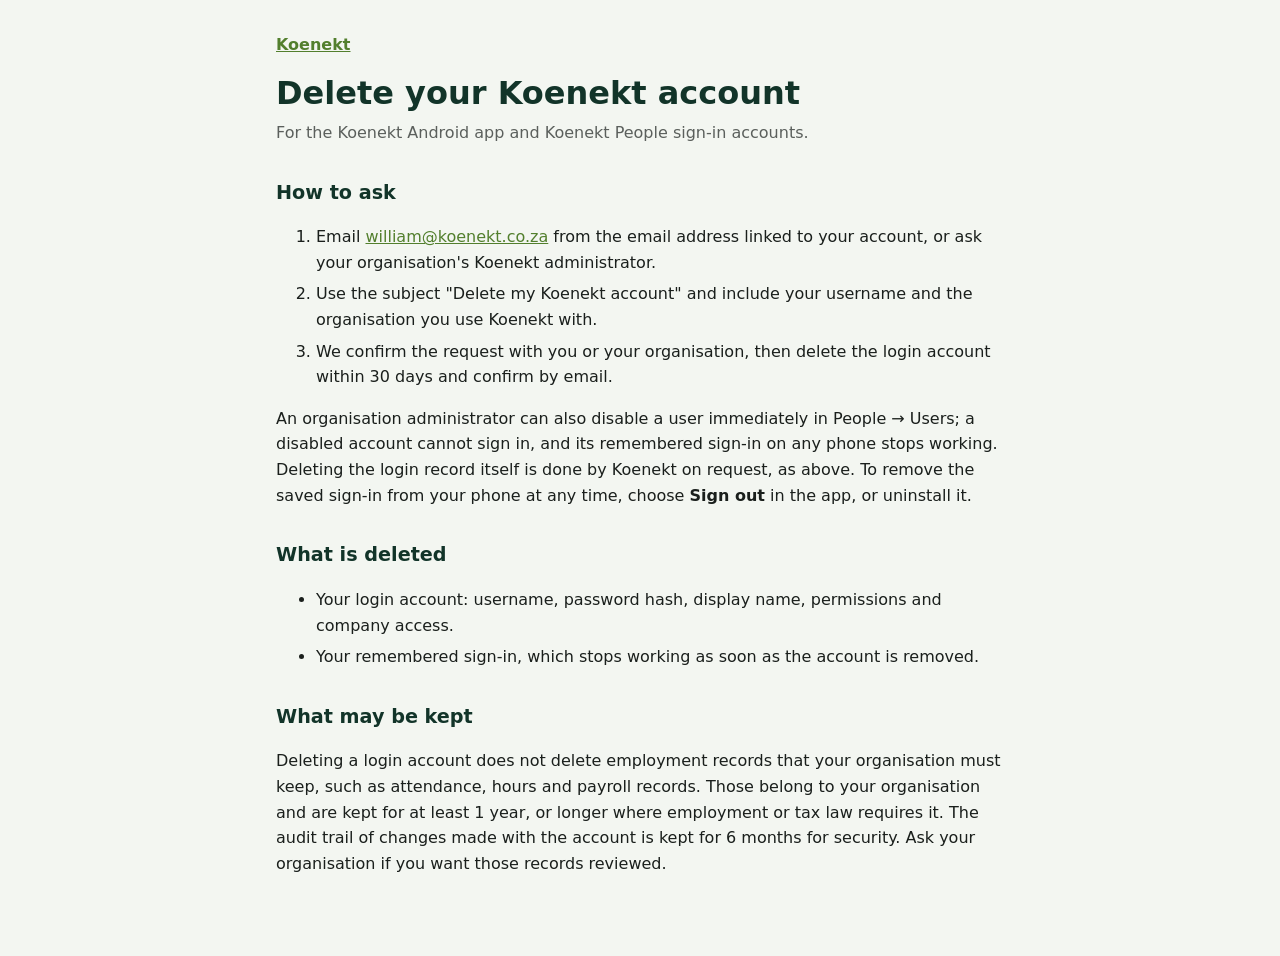
==== docs/delete-account.html @ f93d57be "Add privacy policy and account-deletion pages for GitHub Pages Co-Authored-By: Claude Opus 5.5 <nore" ====
<!doctype html>
<html lang="en">
<head>
<meta charset="utf-8">
<meta name="viewport" content="width=device-width, initial-scale=1">
<title>Delete Koenekt Account</title>
<link rel="stylesheet" href="site.css">
</head>
<body>
<main>
<p class="crumb"><a href="./">Koenekt</a></p>
<h1>Delete your Koenekt account</h1>
<p class="meta">For the Koenekt Android app and Koenekt People sign-in accounts.</p>

<h2>How to ask</h2>
<ol>
<li>Email <a href="mailto:william@koenekt.co.za">william@koenekt.co.za</a> from the email address linked to your account, or ask your organisation's Koenekt administrator.</li>
<li>Use the subject "Delete my Koenekt account" and include your username and the organisation you use Koenekt with.</li>
<li>We confirm the request with you or your organisation, then delete the login account within 30 days and confirm by email.</li>
</ol>
<p>An organisation administrator can also disable a user immediately in People → Users; a disabled
account cannot sign in, and its remembered sign-in on any phone stops working. Deleting the login
record itself is done by Koenekt on request, as above. To remove the saved sign-in from your phone
at any time, choose <strong>Sign out</strong> in the app, or uninstall it.</p>

<h2>What is deleted</h2>
<ul>
<li>Your login account: username, password hash, display name, permissions and company access.</li>
<li>Your remembered sign-in, which stops working as soon as the account is removed.</li>
</ul>

<h2>What may be kept</h2>
<p>Deleting a login account does not delete employment records that your organisation must keep,
such as attendance, hours and payroll records. Those belong to your organisation and are kept
for at least 1 year, or longer where employment or tax law requires it. The audit trail of
changes made with the account is kept for 6 months for security.
Ask your organisation if you want those records reviewed.</p>
</main>
</body>
</html>
---- docs/site.css ----
:root { --bg: #f3f6f1; --ink: #1a1f1c; --green: #123429; --accent: #527f2d; --line: #d5ddd2; --card: #fff; }
@media (prefers-color-scheme: dark) {
  :root { --bg: #101814; --ink: #e4ebe6; --green: #9fd47a; --accent: #9fd47a; --line: #2b3a31; --card: #17221c; }
}
* { box-sizing: border-box; }
body { margin: 0; background: var(--bg); color: var(--ink); font: 16px/1.6 system-ui, -apple-system, "Segoe UI", Roboto, sans-serif; }
main { max-width: 760px; margin: 0 auto; padding: 32px 16px 64px; }
h1 { color: var(--green); font-size: 2rem; line-height: 1.2; margin: 0 0 8px; }
h2 { color: var(--green); font-size: 1.2rem; margin: 32px 0 8px; }
a { color: var(--accent); }
.crumb { margin: 0 0 16px; font-weight: 600; }
.meta { color: color-mix(in srgb, var(--ink) 70%, transparent); margin-top: 0; }
table { width: 100%; border-collapse: collapse; background: var(--card); display: block; overflow-x: auto; }
th, td { text-align: left; vertical-align: top; padding: 10px 12px; border-bottom: 1px solid var(--line); }
th { color: var(--green); }
li { margin: 6px 0; }
.todo { background: #ffe58a; color: #3b2f00; padding: 0 4px; border-radius: 3px; font-weight: 600; }
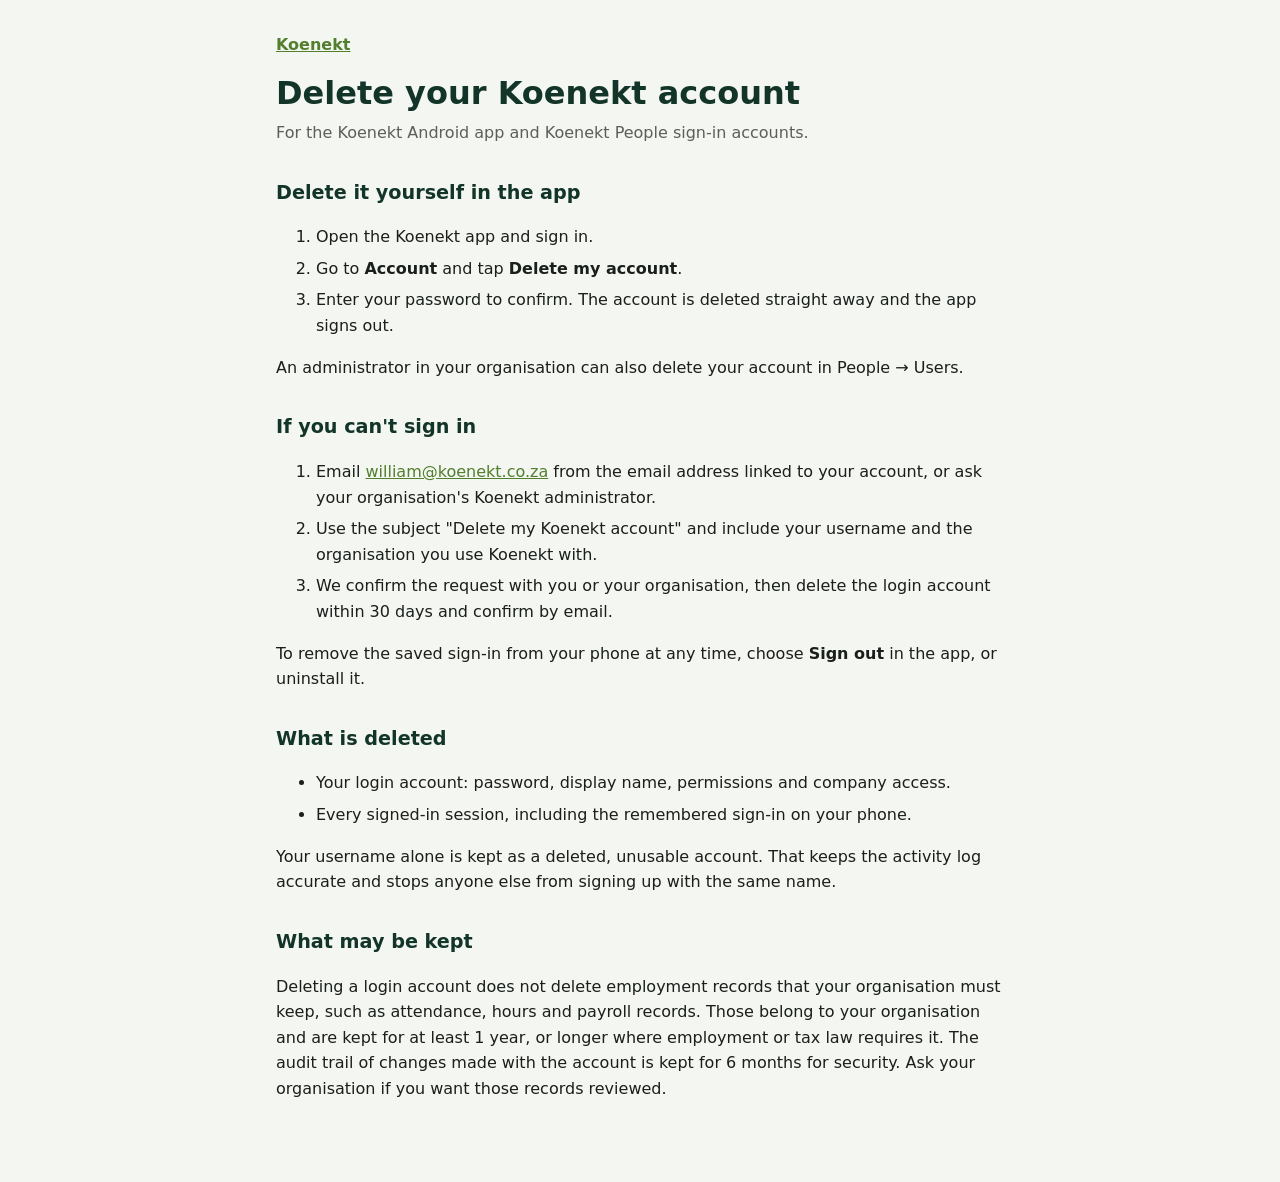
==== commit 7483de16: "1.6.0: change or delete your account, forced password change, delete leavers, clock passwords Ported" ====
--- a/docs/delete-account.html
+++ b/docs/delete-account.html
@@ -12,22 +12,30 @@
 <h1>Delete your Koenekt account</h1>
 <p class="meta">For the Koenekt Android app and Koenekt People sign-in accounts.</p>
 
-<h2>How to ask</h2>
+<h2>Delete it yourself in the app</h2>
+<ol>
+<li>Open the Koenekt app and sign in.</li>
+<li>Go to <strong>Account</strong> and tap <strong>Delete my account</strong>.</li>
+<li>Enter your password to confirm. The account is deleted straight away and the app signs out.</li>
+</ol>
+<p>An administrator in your organisation can also delete your account in People → Users.</p>
+
+<h2>If you can't sign in</h2>
 <ol>
 <li>Email <a href="mailto:william@koenekt.co.za">william@koenekt.co.za</a> from the email address linked to your account, or ask your organisation's Koenekt administrator.</li>
 <li>Use the subject "Delete my Koenekt account" and include your username and the organisation you use Koenekt with.</li>
 <li>We confirm the request with you or your organisation, then delete the login account within 30 days and confirm by email.</li>
 </ol>
-<p>An organisation administrator can also disable a user immediately in People → Users; a disabled
-account cannot sign in, and its remembered sign-in on any phone stops working. Deleting the login
-record itself is done by Koenekt on request, as above. To remove the saved sign-in from your phone
-at any time, choose <strong>Sign out</strong> in the app, or uninstall it.</p>
+<p>To remove the saved sign-in from your phone at any time, choose <strong>Sign out</strong> in the
+app, or uninstall it.</p>
 
 <h2>What is deleted</h2>
 <ul>
-<li>Your login account: username, password hash, display name, permissions and company access.</li>
-<li>Your remembered sign-in, which stops working as soon as the account is removed.</li>
+<li>Your login account: password, display name, permissions and company access.</li>
+<li>Every signed-in session, including the remembered sign-in on your phone.</li>
 </ul>
+<p>Your username alone is kept as a deleted, unusable account. That keeps the activity log
+accurate and stops anyone else from signing up with the same name.</p>
 
 <h2>What may be kept</h2>
 <p>Deleting a login account does not delete employment records that your organisation must keep,
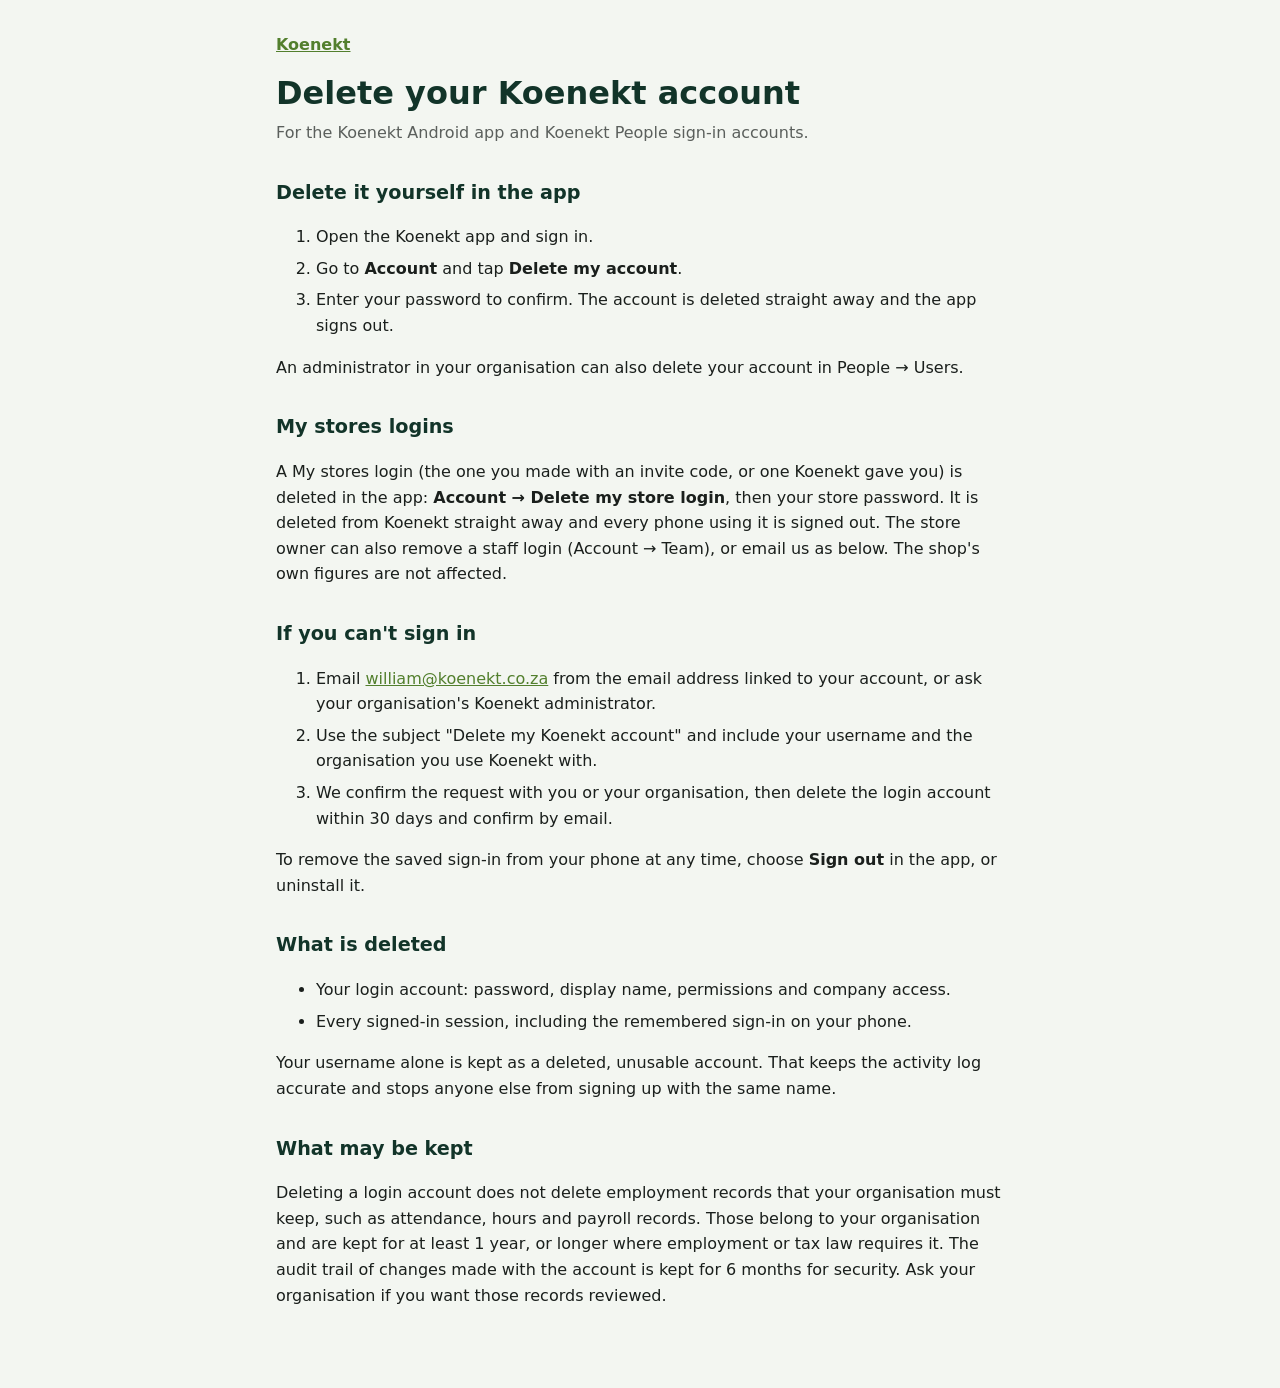
==== commit c58729a0: "1.9.0: join My stores with a QR code or a typed code Version 1.9.0 (15). People make their own My st" ====
--- a/docs/delete-account.html
+++ b/docs/delete-account.html
@@ -19,6 +19,12 @@
 <li>Enter your password to confirm. The account is deleted straight away and the app signs out.</li>
 </ol>
 <p>An administrator in your organisation can also delete your account in People → Users.</p>
+
+<h2>My stores logins</h2>
+<p>A My stores login (the one you made with an invite code, or one Koenekt gave you) is deleted in the
+app: <strong>Account → Delete my store login</strong>, then your store password. It is deleted from
+Koenekt straight away and every phone using it is signed out. The store owner can also remove a staff
+login (Account → Team), or email us as below. The shop's own figures are not affected.</p>
 
 <h2>If you can't sign in</h2>
 <ol>
